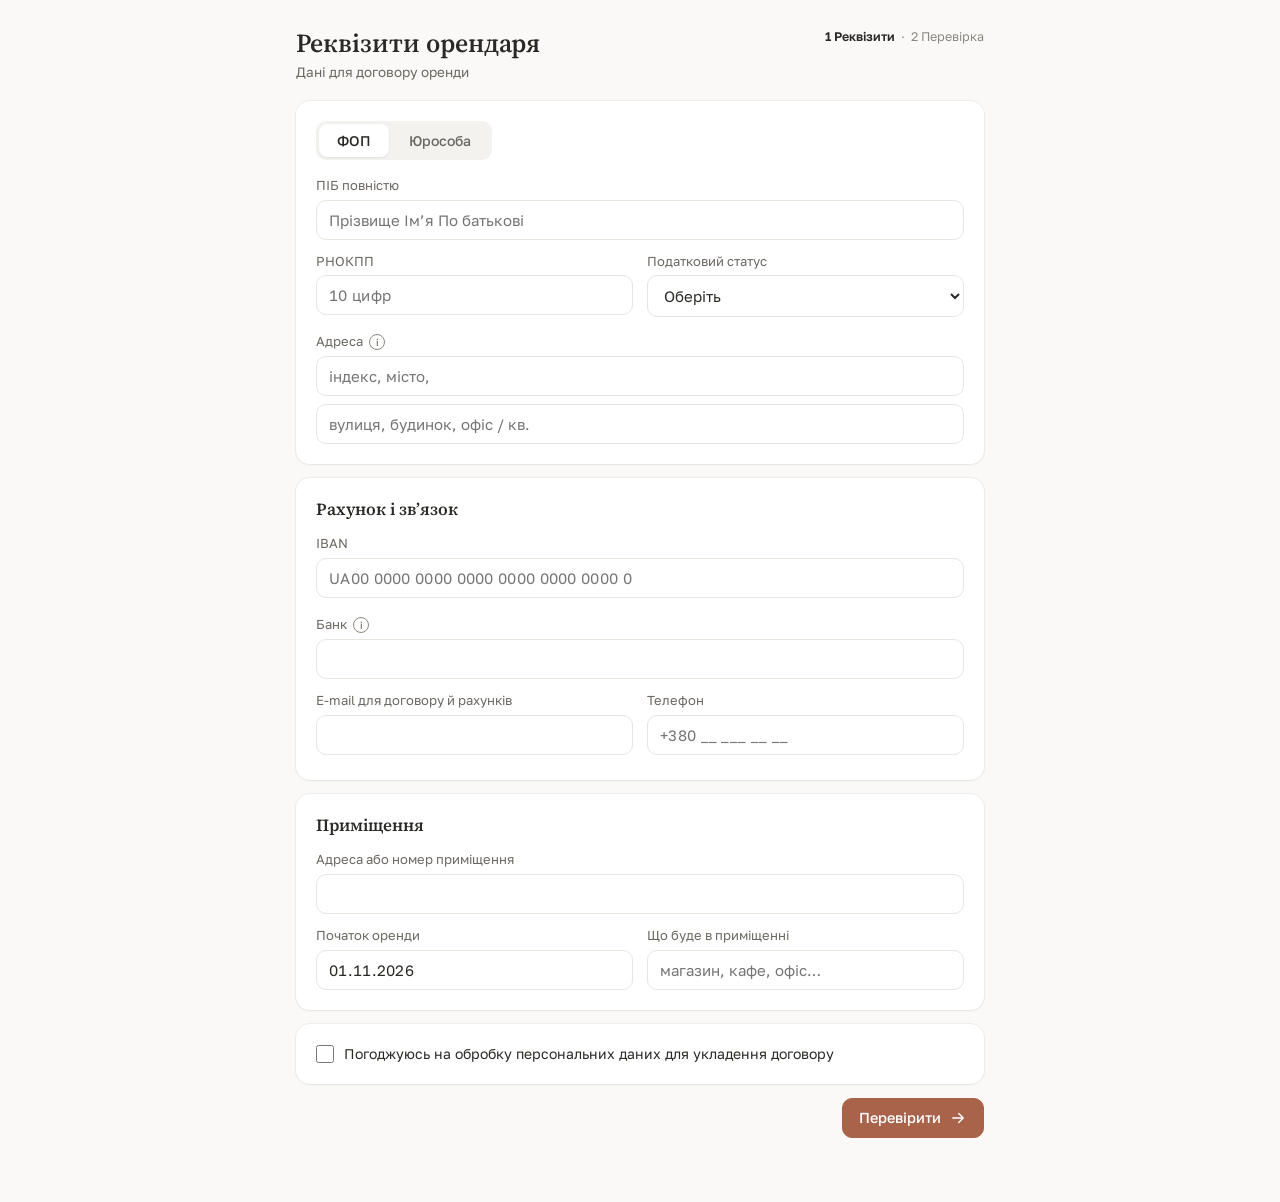
==== index.html @ 89a26cc6 "Форма реквізитів орендаря Co-Authored-By: Claude Opus 5.5 (1M context) <noreply@anthropic.com>" ====
<!doctype html>
<html lang="uk">
<head>
<meta charset="utf-8">
<meta name="viewport" content="width=device-width,initial-scale=1">
<meta name="robots" content="noindex">
<title>Реквізити орендаря</title>
<link rel="preconnect" href="https://fonts.googleapis.com">
<link rel="stylesheet" href="https://fonts.googleapis.com/css2?family=Golos+Text:wght@400;500;600&family=Source+Serif+4:opsz,wght@8..60,600&display=swap">
<link rel="stylesheet" href="style.css">
</head>
<body>
<main class="wrap">
  <header class="top">
    <div>
      <h1>Реквізити орендаря</h1>
      <div class="s2">Дані для договору оренди</div>
    </div>
    <div class="steps"><b>1 Реквізити</b><span>·</span><span>2 Перевірка</span></div>
  </header>

  <form id="f" novalidate autocomplete="on">
    <section class="card">
      <div class="seg" role="group" aria-label="Хто орендар">
        <button type="button" data-kind="ФОП">ФОП</button>
        <button type="button" data-kind="ТОВ">Юрособа</button>
      </div>
      <div class="g2">
        <div class="field full"><label for="name" id="l-name">ПІБ повністю</label><input id="name" name="name"></div>
        <div class="field"><label for="code" id="l-code">РНОКПП</label><input id="code" name="code" class="num" inputmode="numeric" maxlength="10"><span class="err" id="e-code"></span></div>
        <div class="field"><label for="tax">Податковий статус</label><select id="tax" name="tax"><option value="">Оберіть</option></select></div>
        <div class="field full">
          <span class="lbl">Адреса <span class="tip" tabindex="0" data-tip="Як у виписці з ЄДР. У договорі буде у два рядки.">i</span></span>
          <div class="stack">
            <input id="addr1" name="addr1" placeholder="індекс, місто," aria-label="Адреса, рядок 1: індекс, місто">
            <input id="addr2" name="addr2" placeholder="вулиця, будинок, офіс / кв." aria-label="Адреса, рядок 2: вулиця, будинок, офіс або квартира">
          </div>
        </div>
      </div>
    </section>

    <section class="card" id="signer" hidden>
      <h2>Хто підписує</h2>
      <div class="g2">
        <div class="field"><label for="spos">Посада</label><input id="spos" name="spos" placeholder="директор"></div>
        <div class="field"><label for="sname">ПІБ повністю</label><input id="sname" name="sname"></div>
        <div class="field full">
          <span class="lbl">Діє на підставі</span>
          <div class="seg" role="group" aria-label="Підстава повноважень" style="margin:0">
            <button type="button" data-basis="Статут">Статуту</button>
            <button type="button" data-basis="Довіреність">Довіреності</button>
          </div>
        </div>
        <div class="field" data-dov hidden><label for="dno">№ довіреності</label><input id="dno" name="dno"></div>
        <div class="field" data-dov hidden><label for="ddate">Дата довіреності</label><input id="ddate" name="ddate" class="num" placeholder="дд.мм.рррр" inputmode="numeric"></div>
      </div>
    </section>

    <section class="card">
      <h2>Рахунок і зв’язок</h2>
      <div class="g2">
        <div class="field full"><label for="iban">IBAN</label><input id="iban" name="iban" class="num" placeholder="UA00 0000 0000 0000 0000 0000 0000 0" autocomplete="off" spellcheck="false"><span class="err" id="e-iban"></span></div>
        <div class="field full"><label for="bank">Банк <span class="tip" tabindex="0" data-tip="Підставляється за кодом банку в IBAN. Якщо не підставився — впишіть.">i</span></label><input id="bank" name="bank"></div>
        <div class="field"><label for="email">E-mail для договору й рахунків</label><input id="email" name="email" type="email" inputmode="email"><span class="err" id="e-email"></span></div>
        <div class="field"><label for="phone">Телефон</label><input id="phone" name="phone" type="tel" class="num" placeholder="+380 __ ___ __ __"><span class="err" id="e-phone"></span></div>
      </div>
    </section>

    <section class="card">
      <h2>Приміщення</h2>
      <div class="g2">
        <div class="field full"><label for="prem">Адреса або номер приміщення</label><input id="prem" name="prem"></div>
        <div class="field"><label for="start">Початок оренди</label><input id="start" name="start" class="num" placeholder="дд.мм.рррр" inputmode="numeric"></div>
        <div class="field"><label for="act">Що буде в приміщенні</label><input id="act" name="act" placeholder="магазин, кафе, офіс…"></div>
      </div>
    </section>

    <label class="chk card" for="agree"><input type="checkbox" id="agree" name="agree"><span>Погоджуюсь на обробку персональних даних для укладення договору</span></label>

    <div class="bar">
      <span class="hint" id="saved"></span>
      <button type="submit" class="btn pri">Перевірити <svg viewBox="0 0 24 24" aria-hidden="true"><path d="M5 12h14M13 6l6 6-6 6"/></svg></button>
    </div>
  </form>
</main>

<script src="config.js"></script>
<script src="rekvizyty.js"></script>
<script>
const f = document.getElementById('f');
const $ = id => document.getElementById(id);
let d = load();

TAX.forEach(t => $('tax').add(new Option(t, t)));

function paint() {
  const fop = d.kind === 'ФОП';
  document.querySelectorAll('[data-kind]').forEach(b => b.setAttribute('aria-pressed', b.dataset.kind === d.kind));
  document.querySelectorAll('[data-basis]').forEach(b => b.setAttribute('aria-pressed', b.dataset.basis === d.basis));
  $('signer').hidden = fop;
  document.querySelectorAll('[data-dov]').forEach(x => x.hidden = d.basis !== 'Довіреність');
  $('l-name').textContent = fop ? 'ПІБ повністю' : 'Повна назва';
  $('name').placeholder = fop ? 'Прізвище Ім’я По батькові' : 'ТОВ «…»';
  $('l-code').textContent = fop ? 'РНОКПП' : 'ЄДРПОУ';
  $('code').maxLength = fop ? 10 : 8;
  $('code').placeholder = fop ? '10 цифр' : '8 цифр';
}

function fill() {
  ['name','code','addr1','addr2','tax','spos','sname','dno','ddate','bank','email','phone','prem','start','act'].forEach(k => $(k).value = d[k] || '');
  $('iban').value = ibanPretty(d.iban);
  $('agree').checked = !!d.agree;
  paint();
}

function check(id, ok, msg) {
  const v = $(id).value.trim();
  const bad = v && !ok;
  $(id).closest('.field').classList.toggle('bad', bad);
  $('e-' + id).textContent = bad ? msg : '';
}

function validate() {
  check('code', d.kind === 'ФОП' ? rnokppOk(d.code) : edrpouOk(d.code), d.kind === 'ФОП' ? 'Перевірте РНОКПП: 10 цифр' : 'ЄДРПОУ — 8 цифр');
  check('iban', ibanOk(d.iban), 'IBAN не сходиться: UA і 27 цифр');
  check('email', emailOk(d.email), 'Перевірте e-mail');
  check('phone', phoneOk(d.phone), 'Формат +380 і 9 цифр');
}

function stamp() {
  $('saved').textContent = save(d) ? 'Збережено в цьому браузері' : '';
}

f.addEventListener('input', e => {
  const t = e.target;
  if (!t.name) return;
  if (t.name === 'agree') d.agree = t.checked;
  else if (t.name === 'iban') {
    d.iban = ibanClean(t.value);
    const b = bankByIban(d.iban);
    if (b && (!d.bank || Object.values(BANKS).includes(d.bank))) { d.bank = b; $('bank').value = b; }
  } else d[t.name] = t.value;
  validate(); stamp();
});
$('iban').addEventListener('blur', e => e.target.value = ibanPretty(d.iban));
$('phone').addEventListener('blur', e => {
  const x = digits(e.target.value);
  const n = x.length === 10 && x[0] === '0' ? '38' + x : x;
  if (n.length === 12 && n.startsWith('380')) { d.phone = `+${n.slice(0,3)} ${n.slice(3,5)} ${n.slice(5,8)} ${n.slice(8,10)} ${n.slice(10)}`; e.target.value = d.phone; stamp(); validate(); }
});

document.addEventListener('click', e => {
  const k = e.target.closest('[data-kind]'), b = e.target.closest('[data-basis]');
  if (k) { d.kind = k.dataset.kind; paint(); validate(); stamp(); }
  if (b) { d.basis = b.dataset.basis; paint(); stamp(); }
});

f.addEventListener('submit', e => {
  e.preventDefault();
  stamp();
  location.href = 'perevirka.html';
});

fill(); validate();
</script>
</body>
</html>
---- style.css ----
/* Пробні сторінки реквізитів орендаря · токени «Тепла кераміка» з 03-maket/css/base.css */
:root{
  --ground:#FAF9F7; --surface:#FFFFFF; --sunk:#F4F2EE; --line:#E8E5DF;
  --ink:#2A2925; --muted:#6B6861; --faint:#8C887F;
  --accent:#A9634A; --accent-ink:#FFFFFF; --accent-soft:#F5EAE4; --accent-hover:#93533D;
  --miss:#7E5A23; --miss-bg:#FBF1DC; --bad:#9A2E24; --bad-bg:#F8E3DF; --ok:#4C6B44; --ok-bg:#E8EEE3;
  --sh:0 1px 3px rgba(60,50,30,.05),0 0 0 1px rgba(60,50,30,.05);
  --r:14px; --r-sm:10px;
  --display:'Source Serif 4',Georgia,serif;
  --body:'Golos Text',system-ui,-apple-system,'Segoe UI',sans-serif;
  color-scheme:light;
}
@media (prefers-color-scheme: dark){:root:not([data-theme="light"]){
  --ground:#1F1E1C; --surface:#292825; --sunk:#242321; --line:#3A3835;
  --ink:#ECEAE5; --muted:#ADA99F; --faint:#8A867D;
  --accent:#D48D70; --accent-ink:#1F1E1C; --accent-soft:#3A2B24; --accent-hover:#E2A387;
  --miss:#EBBE84; --miss-bg:#382916; --bad:#F0A79C; --bad-bg:#3A1F1B; --ok:#A9C79E; --ok-bg:#22301F;
  --sh:0 0 0 1px rgba(255,255,255,.06);
  color-scheme:dark;
}}
*{box-sizing:border-box}
[hidden]{display:none!important}
body{margin:0;background:var(--ground);color:var(--ink);font:15px/1.45 var(--body);-webkit-text-size-adjust:100%}
.wrap{max-width:720px;margin:0 auto;padding:28px 16px 64px}
header.top{display:flex;align-items:flex-start;justify-content:space-between;gap:12px;margin-bottom:18px}
h1{font:600 26px/1.2 var(--display);margin:0 0 4px}
h2{font:600 17px/1.3 var(--display);margin:0 0 14px}
.s2{color:var(--muted);font-size:13.5px}
.steps{display:flex;gap:6px;font-size:12.5px;color:var(--faint);white-space:nowrap}
.steps b{color:var(--ink);font-weight:600}
.card{background:var(--surface);border-radius:var(--r);box-shadow:var(--sh);padding:20px;margin-bottom:14px}
.seg{display:inline-flex;background:var(--sunk);border-radius:var(--r-sm);padding:3px;gap:2px;margin-bottom:16px}
.seg button{border:0;background:transparent;color:var(--muted);font:500 14px var(--body);padding:8px 18px;border-radius:8px;cursor:pointer}
.seg button[aria-pressed="true"]{background:var(--surface);color:var(--ink);box-shadow:0 1px 2px rgba(0,0,0,.08)}
.g2{display:grid;grid-template-columns:1fr 1fr;gap:12px 14px}
.full{grid-column:1/-1}
.field{display:flex;flex-direction:column;gap:5px;min-width:0}
.field label,.lbl{font-size:13px;color:var(--muted);display:flex;align-items:center;gap:6px}
input,select{width:100%;font:15px var(--body);color:var(--ink);background:var(--surface);border:1px solid var(--line);border-radius:var(--r-sm);padding:10px 12px;outline:none;transition:border-color .15s,box-shadow .15s}
input:focus,select:focus{border-color:var(--accent);box-shadow:0 0 0 3px var(--accent-soft)}
input.num{font-variant-numeric:tabular-nums;letter-spacing:.02em}
.field.bad input{border-color:var(--bad)}
.err{font-size:12.5px;color:var(--bad);min-height:0}
.auto{font-size:13px;color:var(--ok);display:flex;align-items:center;gap:5px}
.stack{display:flex;flex-direction:column;gap:8px}
.tip{position:relative;display:inline-grid;place-items:center;width:16px;height:16px;border-radius:50%;border:1px solid var(--faint);color:var(--faint);font:600 10px/1 var(--body);cursor:help;flex:none}
.tip::after{content:attr(data-tip);position:absolute;left:50%;bottom:calc(100% + 8px);transform:translateX(-50%);width:max-content;max-width:240px;background:var(--ink);color:var(--ground);font:400 12.5px/1.4 var(--body);padding:7px 10px;border-radius:8px;opacity:0;pointer-events:none;transition:opacity .15s;z-index:5;white-space:normal}
.tip:hover::after,.tip:focus::after{opacity:1}
.chk{display:flex;gap:10px;align-items:flex-start;font-size:14px;cursor:pointer}
.chk input{width:18px;height:18px;margin:1px 0 0;accent-color:var(--accent);flex:none}
.bar{display:flex;justify-content:space-between;align-items:center;gap:10px;flex-wrap:wrap;margin-top:6px}
.btn{display:inline-flex;align-items:center;gap:8px;border:1px solid var(--line);background:var(--surface);color:var(--ink);font:500 14.5px var(--body);padding:10px 16px;border-radius:var(--r-sm);cursor:pointer;text-decoration:none}
.btn:hover{border-color:var(--faint)}
.btn.pri{background:var(--accent);border-color:var(--accent);color:var(--accent-ink)}
.btn.pri:hover{background:var(--accent-hover)}
.btn svg{width:18px;height:18px;fill:none;stroke:currentColor;stroke-width:1.8;stroke-linecap:round;stroke-linejoin:round}
.ico{position:relative;width:42px;height:42px;padding:0;justify-content:center}
.ico::after{content:attr(aria-label);position:absolute;top:calc(100% + 6px);right:0;background:var(--ink);color:var(--ground);font:400 12px var(--body);padding:5px 8px;border-radius:7px;white-space:nowrap;opacity:0;pointer-events:none;transition:opacity .15s;z-index:5}
.ico:hover::after,.ico:focus-visible::after{opacity:1}
.tools{display:flex;gap:8px}
.hint{font-size:13px;color:var(--muted)}
.toast{position:fixed;left:50%;bottom:24px;transform:translateX(-50%) translateY(20px);background:var(--ink);color:var(--ground);padding:10px 16px;border-radius:10px;font-size:14px;opacity:0;transition:.2s;pointer-events:none}
.toast.on{opacity:1;transform:translateX(-50%)}
/* Сторінка 2 */
.state{display:flex;align-items:center;gap:10px;padding:12px 14px;border-radius:var(--r-sm);font-size:14px;margin-bottom:14px}
.state.ok{background:var(--ok-bg);color:var(--ok)}
.state.miss{background:var(--miss-bg);color:var(--miss)}
table.rq{width:100%;border-collapse:collapse;font-size:14.5px}
table.rq td{padding:9px 0;border-bottom:1px solid var(--line);vertical-align:top}
table.rq tr:last-child td{border-bottom:0}
table.rq td:first-child{color:var(--muted);width:38%;padding-right:12px;font-size:13.5px}
table.rq .num{font-variant-numeric:tabular-nums}
.mk{background:var(--miss-bg);color:var(--miss);padding:1px 6px;border-radius:5px;font-size:13.5px}
.doc{border:1px solid var(--line);border-radius:var(--r-sm);padding:16px 18px;font:14px/1.55 'Times New Roman',Times,serif;background:var(--surface)}
.doc b{display:block;margin-bottom:2px}
.sealed{font-size:12px;line-height:1.4;word-break:break-all;background:var(--sunk);border-radius:var(--r-sm);padding:12px;margin:12px 0;max-height:140px;overflow:auto;user-select:all}
.empty{text-align:center;padding:36px 16px}
.empty p{margin:6px 0 18px}
@media (max-width:560px){
  .wrap{padding-top:20px}
  h1{font-size:22px}
  .g2{grid-template-columns:1fr}
  .steps{display:none}
  .card{padding:16px}
  table.rq td:first-child{width:42%}
}
@media print{
  body{background:#fff;color:#000}
  .noprint,.toast{display:none!important}
  .card{box-shadow:none;border:1px solid #ccc}
}
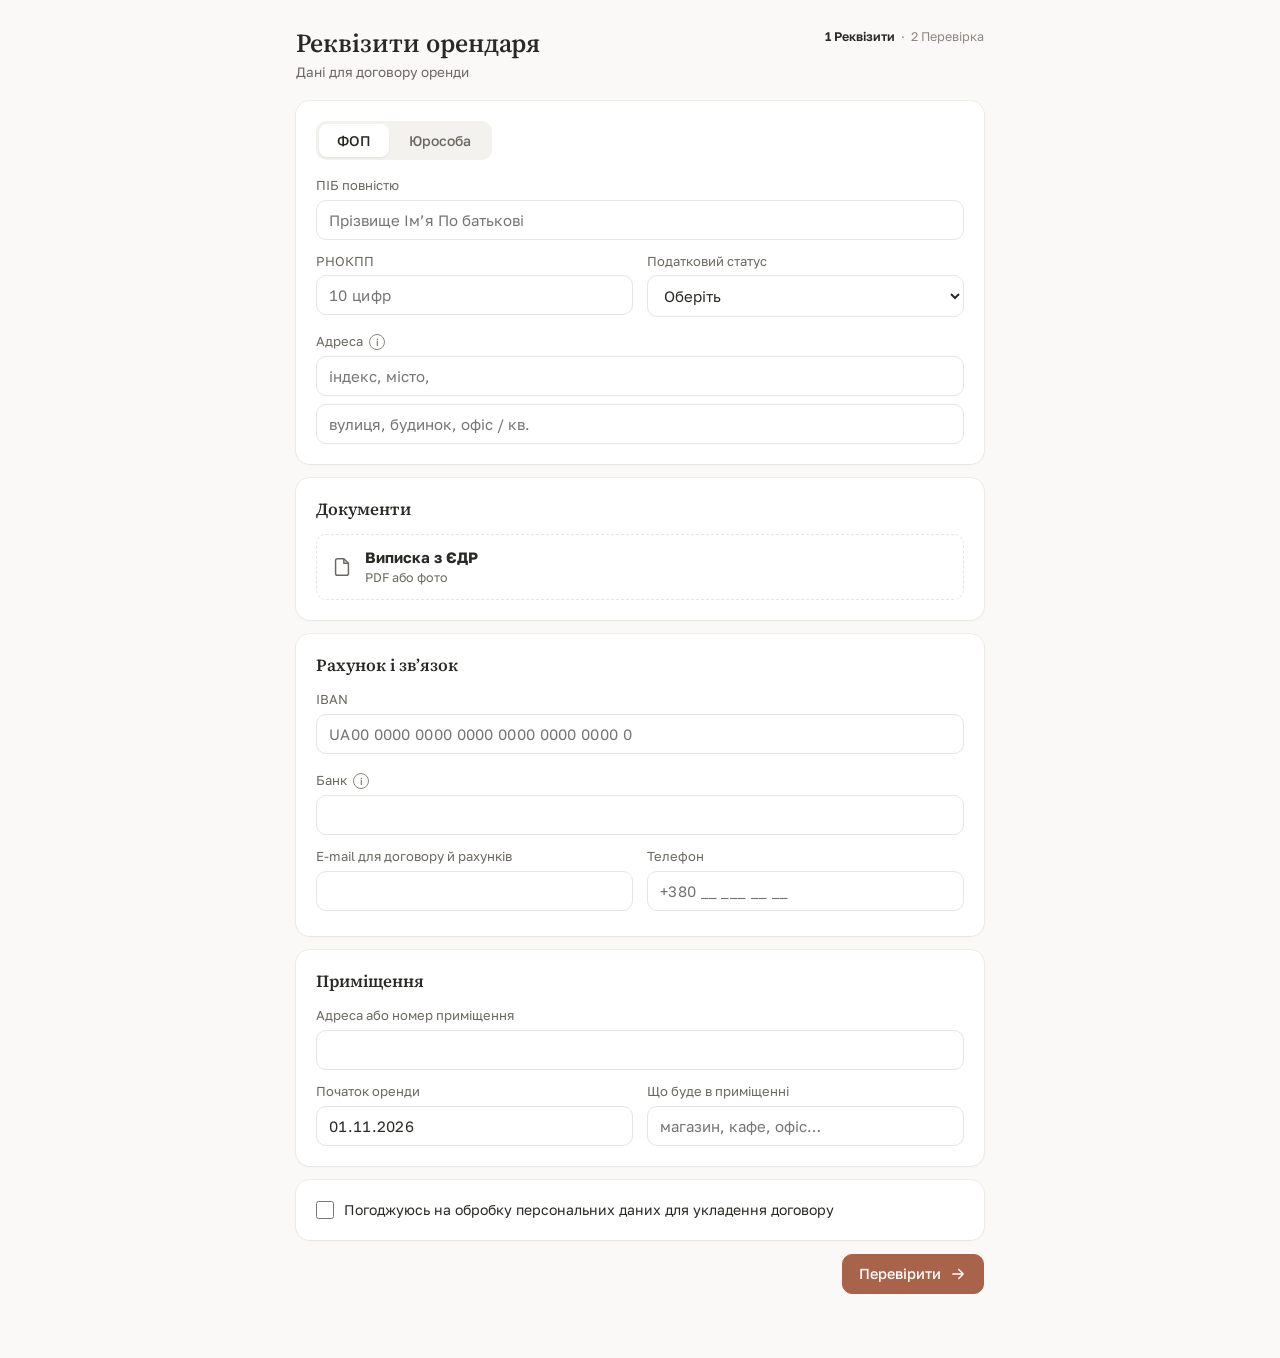
==== commit 858bc23a: "Надсилання в Google-таблицю, виписка ЄДР і довіреність Co-Authored-By: Claude Opus 5.5 (1M context) " ====
--- a/index.html
+++ b/index.html
@@ -57,6 +57,12 @@
     </section>
 
     <section class="card">
+      <h2>Документи</h2>
+      <div class="docs" id="docs"></div>
+      <input type="file" id="docfile" accept="application/pdf,image/*" hidden>
+    </section>
+
+    <section class="card">
       <h2>Рахунок і зв’язок</h2>
       <div class="g2">
         <div class="field full"><label for="iban">IBAN</label><input id="iban" name="iban" class="num" placeholder="UA00 0000 0000 0000 0000 0000 0000 0" autocomplete="off" spellcheck="false"><span class="err" id="e-iban"></span></div>
@@ -104,7 +110,32 @@
   $('l-code').textContent = fop ? 'РНОКПП' : 'ЄДРПОУ';
   $('code').maxLength = fop ? 10 : 8;
   $('code').placeholder = fop ? '10 цифр' : '8 цифр';
-}
+  paintDocs();
+}
+
+const DOCI = '<svg viewBox="0 0 24 24" aria-hidden="true"><path d="M14 3H7a2 2 0 0 0-2 2v14a2 2 0 0 0 2 2h10a2 2 0 0 0 2-2V8z"/><path d="M14 3v5h5"/></svg>';
+function paintDocs() {
+  d.files = (d.files || []).filter(x => x.kind === 'edr' || (x.kind === 'dov' && d.kind !== 'ФОП' && d.basis === 'Довіреність'));
+  const kinds = ['edr'].concat(d.kind !== 'ФОП' && d.basis === 'Довіреність' ? ['dov'] : []);
+  $('docs').innerHTML = kinds.map(k => {
+    const x = d.files.find(f => f.kind === k);
+    return x
+      ? `<div class="doc-row">${DOCI}<span><b>${esc(x.name)}</b><small>${DOCS[k]}</small></span><button type="button" class="btn ico sm" data-undoc="${k}" aria-label="Прибрати файл">✕</button></div>`
+      : `<button type="button" class="drop" data-doc="${k}">${DOCI}<span><b>${DOCS[k]}</b><small>PDF або фото</small></span></button>`;
+  }).join('');
+}
+let docKind = '';
+$('docfile').addEventListener('change', async e => {
+  const file = e.target.files[0]; e.target.value = '';
+  if (!file) return;
+  try {
+    const x = await readDoc(file);
+    d.files = (d.files || []).filter(f => f.kind !== docKind).concat([Object.assign({ kind: docKind }, x)]);
+    if (!save(d)) { d.files = d.files.filter(f => f.kind !== docKind); toast('Файл завеликий для браузера'); }
+    else stamp();
+  } catch (err) { toast(err.message || 'Не вдалося прочитати файл'); }
+  paintDocs();
+});
 
 function fill() {
   ['name','code','addr1','addr2','tax','spos','sname','dno','ddate','bank','email','phone','prem','start','act'].forEach(k => $(k).value = d[k] || '');
@@ -153,6 +184,9 @@
   const k = e.target.closest('[data-kind]'), b = e.target.closest('[data-basis]');
   if (k) { d.kind = k.dataset.kind; paint(); validate(); stamp(); }
   if (b) { d.basis = b.dataset.basis; paint(); stamp(); }
+  const up = e.target.closest('[data-doc]'), un = e.target.closest('[data-undoc]');
+  if (up) { docKind = up.dataset.doc; $('docfile').click(); }
+  if (un) { d.files = d.files.filter(f => f.kind !== un.dataset.undoc); paintDocs(); stamp(); }
 });
 
 f.addEventListener('submit', e => {
--- a/style.css
+++ b/style.css
@@ -74,6 +74,16 @@
 .doc{border:1px solid var(--line);border-radius:var(--r-sm);padding:16px 18px;font:14px/1.55 'Times New Roman',Times,serif;background:var(--surface)}
 .doc b{display:block;margin-bottom:2px}
 .sealed{font-size:12px;line-height:1.4;word-break:break-all;background:var(--sunk);border-radius:var(--r-sm);padding:12px;margin:12px 0;max-height:140px;overflow:auto;user-select:all}
+.docs{display:flex;flex-direction:column;gap:8px}
+.drop,.doc-row{display:flex;align-items:center;gap:12px;width:100%;text-align:left;font:inherit;color:var(--ink);border-radius:var(--r-sm);padding:12px 14px}
+.drop{background:transparent;border:1.5px dashed var(--line);cursor:pointer}
+.drop:hover{border-color:var(--accent);background:var(--accent-soft)}
+.doc-row{background:var(--sunk);border:1px solid var(--line)}
+.drop svg,.doc-row svg{width:22px;height:22px;flex:none;fill:none;stroke:var(--muted);stroke-width:1.6;stroke-linejoin:round}
+.drop span,.doc-row span{display:flex;flex-direction:column;flex:1;min-width:0}
+.drop small,.doc-row small{color:var(--muted);font-size:12.5px}
+.doc-row b{overflow:hidden;text-overflow:ellipsis;white-space:nowrap;font-weight:500}
+.btn.ico.sm{width:32px;height:32px;font-size:13px}
 .empty{text-align:center;padding:36px 16px}
 .empty p{margin:6px 0 18px}
 @media (max-width:560px){
